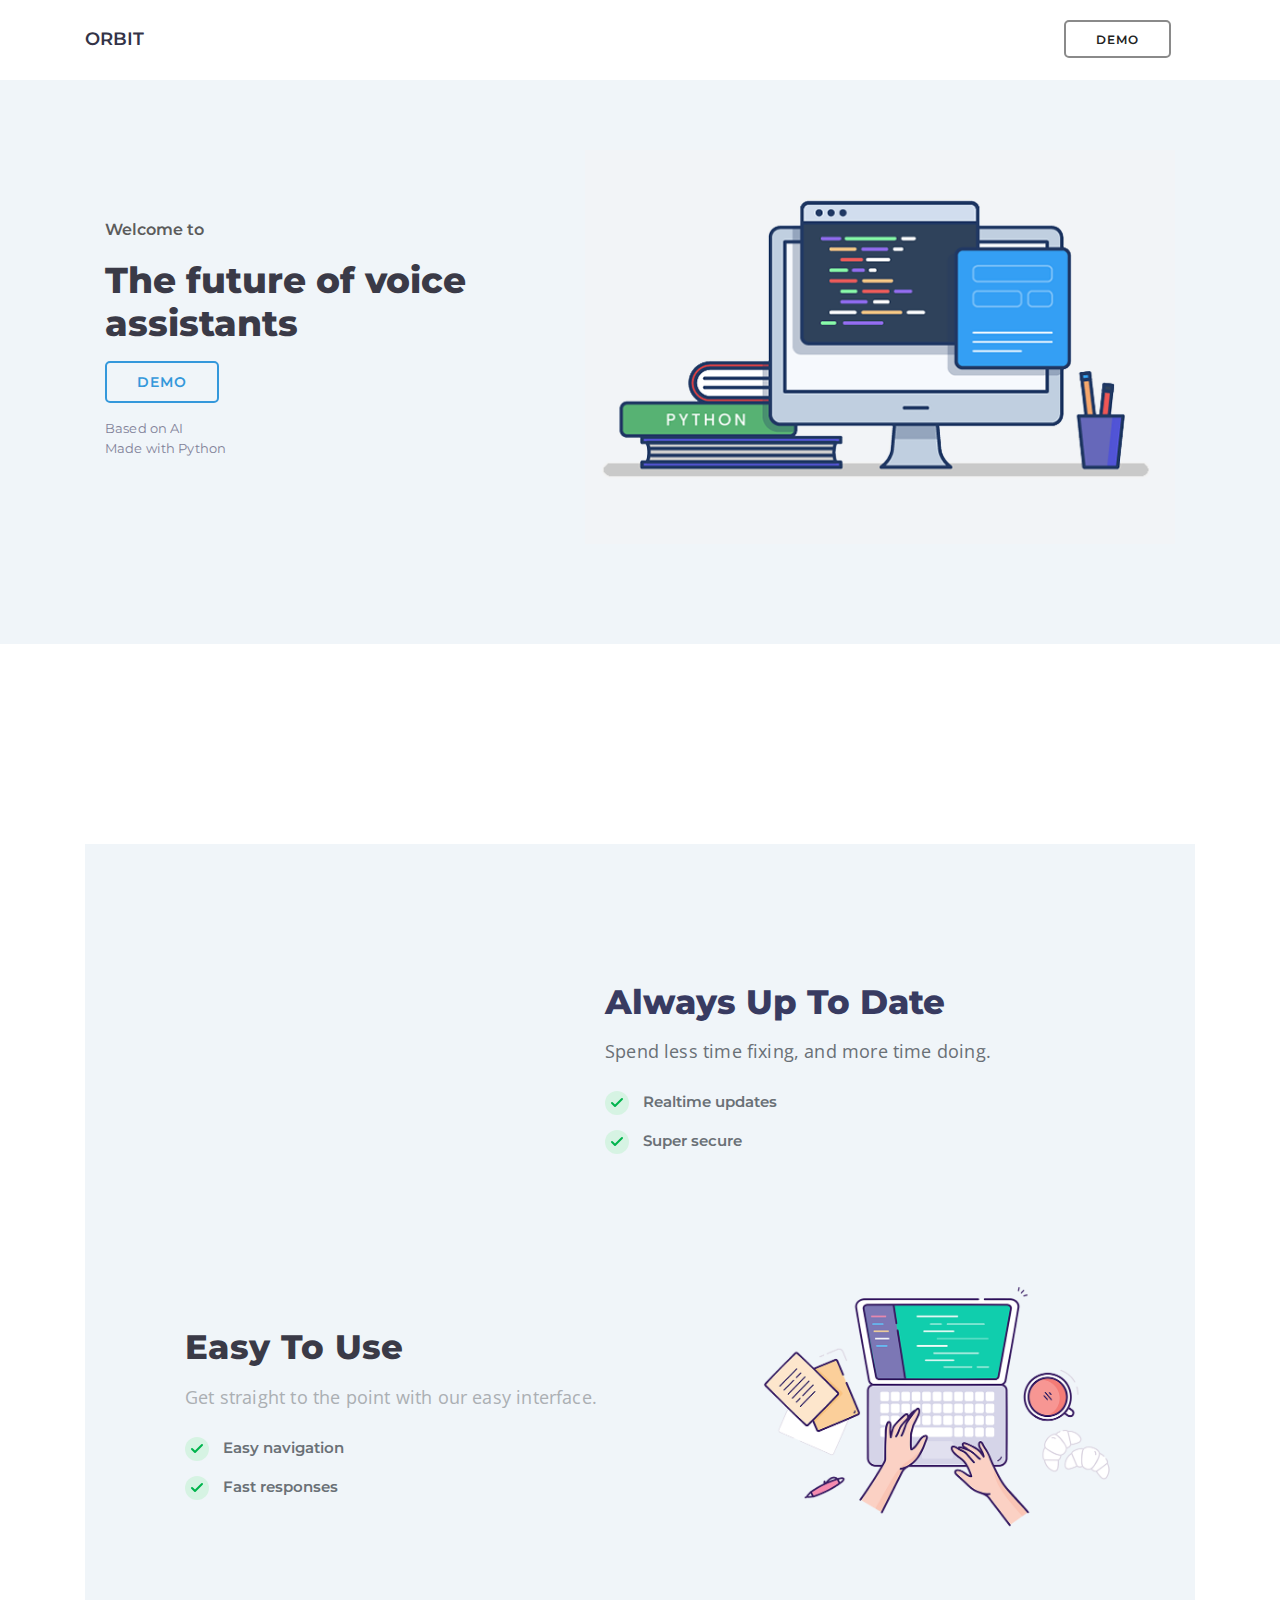
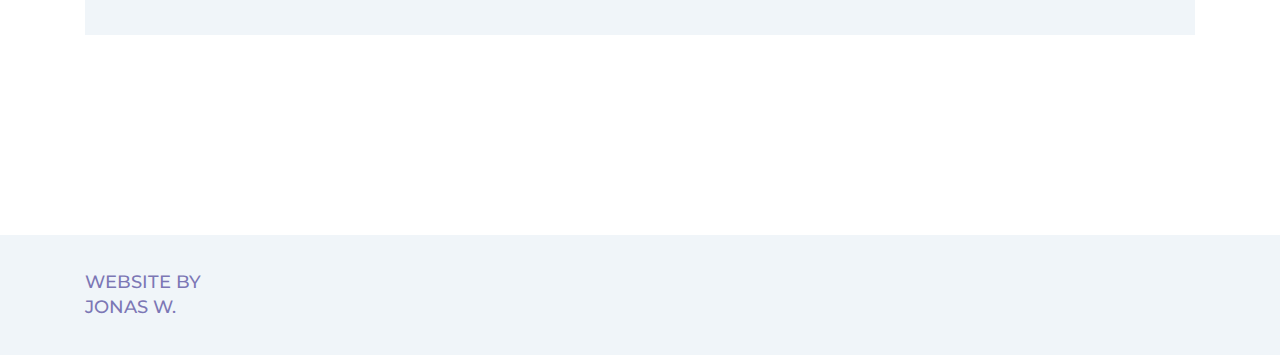
==== index.html @ 5c80fad2 "Add files via upload" ====
<html lang="en"><!-- Mirrored from ydirection.com/Connect/index.html by HTTrack Website Copier/3.x [XR&CO'2014], Wed, 12 May 2021 02:12:44 GMT --><head>
    <meta charset="utf-8">
    <title>Orbit - Personal Assistant</title>
    
    <meta name="viewport" content="width=device-width, initial-scale=1">
    <meta http-equiv="X-UA-Compatible" content="IE=edge">
    <meta name="description" content="Connect Multipurpose  Landing Page Template Template">
    <meta name="keywords" content="Connect HTML Template, Connect Landing Page Template,  Landing Page Template">
    <link href="assets/css/bootstrap.min.css" rel="stylesheet" type="text/css" media="all">
    <link href="https://fonts.googleapis.com/css?family=Montserrat:400,500,600,700,800,900%7COpen+Sans:300,400,500" rel="stylesheet">
    <link rel="stylesheet" href="assets/css/animate.css"> <!-- Resource style -->
    <link rel="stylesheet" href="assets/css/owl.carousel.css">
    <link rel="stylesheet" href="assets/css/owl.theme.css">
    <link rel="stylesheet" href="assets/css/ionicons.min.css"> <!-- Resource style -->
    <link href="assets/css/stylesheet.css" rel="stylesheet" type="text/css" media="all">
  </head>
  <body class="boxed-layout">
    <div class="wrapper">
      <!-- Navbar Section -->
      <nav class="navbar navbar-expand-md navbar-light bg-light fixed-top wt-border effect-main">
        <div class="container">
          <a class="navbar-brand" href="#">ORBIT</a>
          <button class="navbar-toggler" type="button" data-toggle="collapse" data-target="#navbarSupportedContent" aria-controls="navbarSupportedContent" aria-expanded="false" aria-label="Toggle navigation">
           <span class="navbar-toggler-icon"></span>
          </button>
          <div class="collapse navbar-collapse" id="navbarSupportedContent">
            <ul class="navbar-nav ml-auto navbar-right">
              
              
              
              
              
              <li><a class="btn-nav js-scroll-trigger" href="#cta">Demo</a></li>
            </ul>
          </div>
        </div>
      </nav><!-- Navbar End -->


      <div id="main" class="main">
        <div class="home">
          <div class="container">
            <div class="hero-content wow fadeIn" style="visibility: visible; animation-name: fadeIn;">
              <div class="flex-split">
                <div class="container">
                  <div class="flex-inner flex-inverted align-center">
                    <div class="f-image f-image-inverted">
                      <img class="img-fluid" src="assets/images/head.png" alt="Feature">
                    </div>
                    <div class="f-text">
                      <div class="left-content">
                        <h4>Welcome to</h4>
                        <h2>The future of voice assistants</h2>
                        <a class="btn-action btn-outline nav-link js-scroll-trigger" href="#features">Demo</a>
                        
                      </div>
                      <p class="condition_txt">Based on AI<br>Made with Python</p>
                    </div>
                  </div>
                </div>
              </div>
            </div>
          </div>
        </div><!-- Hero End -->


        <!--- About Section -->
        <div class="yd-cat">
          
        </div>


        <!-- Features Section -->
        <div id="features" class="ft-flex">
          <div class="container">
            <div class="ft-inner align-center">
              <div class="ft-image wow animated" style="visibility: visible;">
                <img class="img-fluid" src="assets/images/support.png" alt="Feature">
              </div>
              <div class="ft-text">
                <div class="ft-content">
                  <h2>Always Up To Date</h2>
                  <p>Spend less time fixing, and more time doing.</p>
                  <ul>
                    <li><img src="assets/icons/tick.svg" alt="Tick"> Realtime updates</li>
                    <li><img src="assets/icons/tick.svg" alt="Tick"> Super secure</li>
                    <li> </li>
                  </ul>
                </div>
              </div>
            </div>

            <div class="ft-inner ft-inverted align-center">
              <div class="ft-image f-image-inverted">
                <img class="img-fluid" src="assets/images/write.png" alt="Feature">
              </div>
              <div class="ft-text">
                <div class="ft-content">
                  <h2>Easy To Use</h2>
                  <p>Get straight to the point with our easy interface.</p>
                  <ul>
                    <li><img src="assets/icons/tick.svg" alt="Tick"> Easy navigation</li>
                    <li><img src="assets/icons/tick.svg" alt="Tick"> Fast responses</li>
                    
                  </ul>
                </div>
              </div>
            </div>
          </div>
        </div>


        <!-- Counter Section -->
        <!-- Counter Section Ends -->


        <!-- YD Flex Grid Section -->
        <div id="reviews" class="yd_reviews">
          <div class="container">
            
          </div>
        </div>



        <!-- Pricing Tables -->
        



        <!-- Faq Section -->
        <!-- Faq Section End -->



        <div id="cta" class="yd_cta_box">
          <div class="container">
            <div class="cta_box">
              <div class="cta_box_inner">
                
              </div>
            </div>
          </div>
        </div>


        <!-- Footer -->
        <div class="footer">
          <div class="container">
            <div class="row text-center">
              <div class="col-lg-2 col-md-3 col-sm-12">
                <div class="footer-logo">
                  <h2>Website by Jonas W.</h2>
                </div>
              </div>
              <div class="col-lg-6 col-md-6 col-sm-12">
                
              </div>
              <div class="footer-logo">
                  
                </div>

            </div>
            <!-- Scroll To Top -->
              <a id="back-top" class="back-to-top js-scroll-trigger" href="#main" style="display: none;"></a>
          <!-- Scroll To Top Ends-->
          </div>
        </div>
      </div> <!-- Main -->
    </div><!-- Wrapper -->


    <!-- Jquery and Js Plugins -->
    <script src="assets/js/jquery-2.1.1.js"></script>
    <script src="assets/js/popper.min.js"></script>
    <script src="assets/js/bootstrap.min.js"></script>
    <script src="assets/js/jquery.validate.min.js"></script>
    <script src="assets/js/plugins.js"></script>
    <script src="assets/js/custom.js"></script>
  

<!-- Mirrored from ydirection.com/Connect/index.html by HTTrack Website Copier/3.x [XR&CO'2014], Wed, 12 May 2021 02:13:39 GMT -->

</body></html>
---- assets/css/stylesheet.css ----
/*-- CSS TABLE OF CONTENTS
1. Reset.css
2. Navbar styling
3. Home section
4. Category Section
5. Features styling
6. Counter Section
7. Reviews styling
8. Pricing Section
9. FAQ section
10. Subscribe Form
11. Media Queries --*/


/* http://meyerweb.com/eric/tools/css/reset/
   v2.0 | 20110126
   License: none (public domain)
*/

html, body, div, span, applet, object, iframe,
h1, h2, h3, h4, h5, h6, p, blockquote, pre,
a, abbr, acronym, address, big, cite, code,
del, dfn, em, img, ins, kbd, q, s, samp,
small, strike, strong, sub, sup, tt, var,
b, u, i, center,
dl, dt, dd, ol, ul, li,
fieldset, form, label, legend,
table, caption, tbody, tfoot, thead, tr, th, td,
article, aside, canvas, details, embed,
figure, figcaption, footer, header, hgroup,
menu, nav, output, ruby, section, summary,
time, mark, audio, video {
	margin: 0;
	padding: 0;
	border: 0;
	font-size: 100%;
	font: inherit;
	vertical-align: baseline;
}
/* HTML5 display-role reset for older browsers */
article, aside, details, figcaption, figure,
footer, header, hgroup, menu, nav, section {
	display: block;
}
body {
	line-height: 1;
}
ol, ul {
	list-style: none;
}
blockquote, q {
	quotes: none;
}
blockquote:before, blockquote:after,
q:before, q:after {
	content: '';
	content: none;
}
table {
	border-collapse: collapse;
	border-spacing: 0;
}


/* --- Common Styles ---*/

h1, h2, h3, h4, h5, h6 {
	font-family: 'Montserrat';
  font-size: 16px;
}

p {
	font-family: 'Open Sans';
	font-size: 14px;
}

/*----- Helper Classes -----*/

html * {
	text-rendering: optimizeLegibility !important;
  -webkit-font-smoothing: antialiased;
  -moz-osx-font-smoothing: grayscale;
}

body {
	-webkit-font-smoothing: antialiased;
	-moz-osx-font-smoothing: grayscale;
}

*, *:after, *:before {
  -webkit-box-sizing: border-box;
  -moz-box-sizing: border-box;
  box-sizing: border-box;
}

::-webkit-scrollbar {
	display: none;
}

::-moz-selection {
    color: #FFFFFF;
    background: #23D3D3;
}

::selection {
    color: #FFFFFF;
    background: #23D3D3;
}

.nopadding {
	padding: 0;
}

.custompadding {
	padding-left: 15px;
	padding-right: 15px;
}

.container-m {
	max-width: 1199px;
	margin: 0 auto !important;
	padding-left: 40px;
	padding-right: 40px;
	position: relative;
}

.container-s {
	max-width: 920px;
	margin: 0 auto !important;
	padding-left: 40px;
	padding-right: 40px;
	position: relative;
}

#loading {
   width: 100%;
   height: 100%;
   top: 0px;
   left: 0px;
   position: fixed;
   opacity: 1;
   background-color: #F2F2F2;
   z-index: 9999;
   text-align: center;
}

#loading-image {
	display: inline;
  top: 40%;
  position: relative;
  z-index: 9999;
}



/*------ Navbar Styling ------*/

.navbar {
  font-family: "Montserrat";
	padding: 20px 0;
	/*height: 80px;*/
	background-color: #FFFFFF !important;
	border-bottom: 1px solid #EFEFF1;
	-webkit-transition: 0.5s all ease;
	transition: 0.5s all ease;
}

.wt-border {
	border-bottom: 2px solid #FFFFFF !important;
}

.no-border {
	border: none !important;
}

.navbar .navbar-brand {
	font-family: 'Montserrat';
	font-size: 18px;
	font-weight: 600;
	letter-spacing: 0px;
	color: #333347 !important;
	vertical-align: middle;
}

.navbar .navbar-brand img {
	vertical-align: middle;
	margin-right: 0.3em;
}

.navbar .navbar-toggler {
	border: none;
}

.navbar span.navbar-toggler-icon {
	background-image: url("data:image/svg+xml;charset=utf8,%3Csvg viewBox='0 0 32 32' xmlns='http://www.w3.org/2000/svg'%3E%3Cpath stroke='rgba(0,0,0, 0.5)' stroke-width='2' stroke-linecap='round' stroke-miterlimit='10' d='M4 8h24M4 16h24M4 24h24'/%3E%3C/svg%3E");
}

.navbar span.navbar-toggler-icon::before {
	outline: none;
}

.navbar .navbar-toggler:focus {
	outline: none;
}

.navbar-nav {
	height: auto;
	background: #FFFFFF;
	padding: 0 1.5rem;
	display: flex;
	align-items: center;
	-webkit-transition: 0.5s all ease; /* For Safari 3.1 to 6.0 */
	transition: 0.5s all ease;
}

.navbar-nav .nav-item {
	margin-right: 0;
	margin-top: 1.5rem;
	font-size: 0.85rem;
	font-weight: 400;
  text-transform: capitalize;
  color: #333347;
	display: flex;
}

.navbar-nav .nav-item .nav-link {
  color: #6a6a6a;
	font-weight: 600;
	display: flex;
  letter-spacing: 0.01rem;
	vertical-align: middle;
}

.navbar-nav .nav-item .nav-link:hover {
  color: #8a8a8a;
	-webkit-transition: 0.5s;
	transition: 0.5s;
}

.navbar-nav .nav-item .nav-link:focus {
  color: #8a8a8a;
}

.btn-nav {
	display: inline-block;
	height: 38px;
	padding: 0 30px;
	text-align: center;
	font-size: 12px;
	font-weight: 600;
	line-height: 36px;
	letter-spacing: 1px;
	margin: 25px 0;
	text-transform: uppercase;
	text-decoration: none !important;
	white-space: nowrap;
	cursor: pointer;
	background-color: transparent;
	background: transparent;
	color: #222222;
	border: 2px solid #8a8a8a !important;
	border-radius: 5px;
	box-sizing: border-box;
	-webkit-transition: 0.2s;
	-moz-transition: 0.2s;
	transition: 0.2s;
}

.btn-nav:hover {
	color: #FFFFFF;
	background: #21bf73;
  border: 2px solid #21bf73 !important;
}

.btn-nav:focus, .btn-nav:active {
	background: #21bf73;
	color: #FFFFFF;
  border: 2px solid #21bf73 !important;
}

/*---- Navbar Alt -----*/

.navbar-alt {
	background: transparent !important;
}

.navbar-alt .navbar-nav {
	background: transparent !important;
}
/*
.navbar-alt .btn-nav {
	background: #563d7c !important;
	border-color: #563d7c !important;
}*/

.navbar-alt .nav-item .nav-link {
  color: #FFFFFF;
}

.navbar-alt .nav-item .nav-link:hover, .navbar-alt .nav-item .nav-link:focus {
  color: rgba(255, 255, 255, 0.7);
}

.navbar-alt .navbar-brand {
	color: #FFFFFF !important;
}


@media only screen and (max-width: 767px) {

	.navbar {
		padding: 15px;
	}

	.navbar .navbar-nav {
		background: #FFFFFF !important;
		padding-bottom: 50px;
	}

 .navbar-nav .nav-item {
		display: block;
	}

	.nav-white .nav-item .nav-link {
		color: #4957B8;
	}

	.navbar .btn-cta {
		padding: 0 30px;
	}

}

@media only screen and (min-width: 240px) {

.navbar.past-main {
	background: #FFFFFF !important;
	border-bottom: 1px solid #EFEFF1;
}

.navbar.effect-main {
  -webkit-transition: all 0.3s;
  transition: all 0.3s;
}

.navbar.past-main .navbar-brand {
	color: #333347 !important;
}

.nav-white.past-main .nav-item .nav-link {
  color: #8a8a8a;
	font-weight:600;
}

.navbar.past-main .nav-item .nav-link {
	color: #8a8a8a;
	font-weight: 600;
}

.navbar.past-main .nav-item:hover .nav-link {
	color: #6a6a6a;
}

.navbar.past-main .navbar-brand {
	color: #333347;
}
/*
.navbar.past-main span.navbar-toggler-icon {
	background-image: url("data:image/svg+xml;charset=utf8,%3Csvg viewBox='0 0 32 32' xmlns='http://www.w3.org/2000/svg'%3E%3Cpath stroke='rgba(0, 0, 0, 0.6)' stroke-width='2' stroke-linecap='round' stroke-miterlimit='10' d='M4 8h24M4 16h24M4 24h24'/%3E%3C/svg%3E");
}*/

.nav-white.effect-main {
  -webkit-transition: all 0.3s;
  transition: all 0.3s;
}

}


/*----------------------------------------------
------------ Hero Section Styling --------------
----------------------------------------------*/


.main {
	width: 100%;
	height: 100%;
}

.home {
  padding: 50px 0 50px 0;
	background: #f0f5f9;
}


.btn-action {
	font-family: 'Montserrat';
	display: inline-block;
  height: 42px;
  padding: 0 30px;
  text-align: center;
  font-size: 14px;
  font-weight: 600;
  line-height: 40px;
  letter-spacing: 1px;
	line-height: 2.8;
	margin: 15px 0 0 0;
  text-transform: uppercase;
	text-decoration: none !important;
  white-space: nowrap;
  cursor: pointer;
	background-color: transparent;
	background: #21bf73;
  color: #FFFFFF !important;
  border: 2px solid #21bf73 !important;
  border-radius: 5px;
  box-sizing: border-box;
	-webkit-transition: 0.2s;
	-moz-transition: 0.2s;
	transition: 0.2s;
}

.btn-action:hover {
	color: #FFFFFF;
	background: #21bf73;
	border: 2px solid #21bf73 !important;
	outline: none !important;
	text-decoration: none;
}

.btn-action:focus, .btn-action:active {
	background: #21bf73;
	color: #FFFFFF;
	border: 2px solid transparent !important;
	outline: none !important;
}

.btn-outline {
	background-color: transparent;
  color: #3498db !important;
  border: 2px solid #3498db !important;
}

.btn-outline:hover, .btn-outline:focus, .btn-outline:active {
	color: #FFFFFF !important;
	background-color: #3498db;
  border: 2px solid #3498db !important;
}


.btn-light {
	background-color: #222222;
  color: #FFFFFF;
  border: 2px solid #222222 !important;
}

.btn-light:hover, .btn-light:focus, .btn-light:active {
	background-color: #333333;
  border: 2px solid #333333 !important;
}

.home .btn-action {
	margin-right: 10px;
}

.condition_txt {
  font-size: 13px !important;
  font-family: 'Montserrat';
  font-weight: 600;
  line-height: 1.6;
  letter-spacing: 0.01em;
  color: #818198;
  margin: 10px 0;
}



/*-------- Category (cat) Section Styling -------*/

	.yd-cat {
		width: 100%;
		padding: 50px 0;
	}

	.cat-flex {
		position: relative;
    display: -webkit-box;
    display: -ms-flexbox;
    display: flex;
    -webkit-box-align: center;
    -ms-flex-align: center;
    align-items: center;
		flex-direction: column;
		margin: 0;
	}

	.cat1 {
		-webkit-box-flex:1;
		-ms-flex:1;
		flex:1;
		text-align: center;
	}

	.cat2 {
		-webkit-box-flex:1;
		-ms-flex:1;
		flex: 0.40;
		text-align: left;
		margin-bottom: 30px;
	}

	.cat2 h4 {
		font-size: 13px;
		font-weight: 600;
		color: #21bf73;
		line-height: 1.2;
		letter-spacing: 1px;
		text-transform: uppercase;
	}

	.cat2 h2 {
		font-size: 24px;
		font-weight: 800;
		color: #383B61;
		line-height: 1.2;
		margin-top: 15px;
	}

	.cat2 p {
		font-size: 16px;
	  font-weight: 400;
	  line-height: 1.6;
		letter-spacing: 0.01em;
	  color: #818198;
		margin-top: 15px;
		margin-bottom: 15px;
	}

	.cat-item {
		margin-bottom: 25px;
		margin-right: 0;
		padding: 50px 50px;
		border-radius: 1px;
		background: #FFFFFF;
		cursor: pointer;
		text-align: left;
	}

	.cat-item.clr1 {
		background: #f6eedf;
		background: #fff2e5;
	}

	.cat-item.clr2 {
		background: #f8f9fa;
	}

	.cat-item.clr3 {
		background: #f0f5f9;
		margin-right: 0;
		padding-right: 50px;
	}

	.cat-img img {
		vertical-align: middle;
	}

	.cat-text {
		margin-top: 25px;
	}

	.cat-text h3 {
		font-size: 18px;
		font-weight: 700;
		color: #383B61;
		margin-bottom: 15px;
	}

	.cat-text p {
		font-size: 15px;
		font-weight: 500;
		color: rgb(129, 129, 152);
		line-height: 1.6;
		max-width: 320px;
		margin: 0 auto;
	}



/*----------- Flex Features ------------*/

.flex-split {
	padding: 0 0;
	background: #f0f5f9;
}

.flex-intro {
	margin-bottom: 50px;
	text-align: center;
}

.flex-inner {
	margin: 50px 0;
}

.flex-inner .f-image {
	padding: 0 5px;
	text-align: center;
}

.flex-inner .f-text {
	padding: 0 5px;
	text-align: center;
}

 .flex-inner .f-text {
	-webkit-box-flex:1;
	-ms-flex:1;
	flex:1;
	text-align: center;
}

.flex-inner .f-text h4 {
	font-size: 16px;
	font-weight: 600;
	color: #5c5c5c;
	line-height: 1.2;
}

.flex-inner .f-text h2 {
	font-size: 24px;
	font-weight: 800;
	color: #3a3a47;
	line-height: 1.2;
	margin-top: 20px;
}

.flex-inner .f-text  p {
	font-size: 16px;
  font-weight: 400;
  line-height: 1.6;
	letter-spacing: 0.01em;
  color: #818198;
	margin-top: 15px;
	margin-bottom: 15px;
}

.flex-inner.flex-inverted .f-image {
	-webkit-box-ordinal-group:2;
	-ms-flex-order:1;
	order:1
}


.flex-inner.flex-inverted .f-image img {
	-webkit-filter: grayscale(100%); /* Safari 6.0 - 9.0 */
  filter: grayscale(10%);
}

/*-------- FLex Split Section End -----------*/



/*------------ Features section Styling ----------*/





/*----------- Flex Features ------------*/

.ft-flex {
	padding: 0 0;
	background: #FFFFFF;
}

.ft-intro {
	margin-bottom: 50px;
	text-align: center;
	max-width: 600px;
	margin: 0 auto;
}


.ft-intro h2 {
	font-size: 34px;
	font-weight: 800;
	color: #3a3a47;
	line-height: 1.2;
	margin-top: 20px;
}

.ft-intro p {
	font-size: 16px;
  font-weight: 400;
  line-height: 1.6;
	letter-spacing: 0.01em;
  color: #818198;
	margin-top: 15px;
	margin-bottom: 15px;
}

.ft-inner {
	margin: 0;
	background: #f8f9fa;
	padding: 50px;
}

.ft-inner .ft-image {
	padding: 0 25px;
	text-align: center;
}

.ft-inner .ft-text {
	margin: 0;
	text-align: center;
}

 .ft-inner .ft-text {
	-webkit-box-flex:1;
	-ms-flex:1;
	flex:1;
	text-align: center;
}

.ft-inner .ft-text h4 {
	font-size: 18px;
	font-weight: 700;
	color: #5c5c5c;
	line-height: 1.2;
}

.ft-inner .ft-text h2 {
	font-size: 24px;
	font-weight: 800;
	color: #383B61;
	line-height: 1.2;
	margin-top: 20px;
}

.ft-inner .ft-text  p {
	font-size: 16px;
  font-weight: 400;
  line-height: 1.6;
	letter-spacing: 0.01em;
  color: #6A7076;
	margin-top: 15px;
	margin-bottom: 25px;
}

.ft-inner .ft-content ul {
	list-style-type: none;
	text-align: left;
	margin-bottom: 0;
}

.ft-inner .ft-content ul li img {
	vertical-align: middle;
	margin-right: 10px;
}

.ft-inner .ft-content ul li {
	font-family: 'Montserrat';
	font-size: 15px;
	font-weight: 600;
	color: #6A7076;
	margin: 15px 0;
}


.ft-inner .ft-text  a {
  font-family: 'Montserrat';
	font-size: 14px;
  font-weight: 600;
  line-height: 1.6;
  color: #523ee8;
  text-decoration: none;
  position: relative;
  display: inline-block;
}

.ft-inner .ft-text a::after {
  content: "";
	position: absolute;
	left: 0;
	bottom: -3%;
	height: 2px;
	width: 85px;
	background: #523ee8;
	-webkit-transition: 0.3s;
	transition: 0.3s;
}

.ft-inner .ft-text .ft-content a:hover::after {
	width: 0px;
}

.ft-inner .ft-text .ft-content a:hover {
	text-decoration: none;
}

.ft-inner.ft-inverted .ft-image {
	-webkit-box-ordinal-group:2;
	-ms-flex-order:1;
	order:1
}

.ft-inverted {
	background: #f8f9fa;
}

.ft-inner.ft-inverted .ft-text h2 {
	color: #3a3a47;
	letter-spacing: 0.01em;
}

.ft-inner.ft-inverted .ft-text  p {
  color: #ABAFB3;
}


.ft-inner.ft-inverted .ft-image img {
	-webkit-filter: grayscale(100%); /* Safari 6.0 - 9.0 */
  filter: grayscale(10%);
}


	/*--------------------------------------
	--------- Stat Section Styling ---------
	--------------------------------------*/

		.yd-stats {
			padding: 100px 0;
			background: #FFFFFF;
		}

		.yd-stats .intro h4 {
			font-size: 14px;
			font-weight: 600;
			color: #3498db;
			line-height: 1.3;
			letter-spacing: 1px;
			margin-bottom: 15px;
		}

		.yd-stats .intro h2 {
			font-size: 28px;
			font-weight: 800;
			color: #383B61;
			line-height: 1.3;
			max-width: 600px;
			margin: 0 auto;
			margin-bottom: 10px;
		}

		.yd-stats .intro p {
			font-size: 16px;
		  font-weight: 500;
		  line-height: 1.6;
			letter-spacing: 0.01em;
			color: #959597;
			max-width: 630px;
			margin: 0 auto;
			margin-top: 15px;
			margin-bottom: 15px;
		}

		.yd-stats .counter-up {
			margin-top: 50px;
		}

		.counter-icon {
		  padding: 15px;
		}

		.counter-icon img {
		  width: 80px;
			height: 80px;
		}

		.counter-text {
		  margin: 10px 0;
		}

		.counter-up h3 {
			font-size: 28px;
			font-weight: 700;
			color: #383B61;
		}

		.counter-text h2 {
		  font-size: 15px;
		  font-weight: 500;
		  padding: 0.5em;
		  color: #364655;
			color: #959597;
			color: #ABAFB3;
		}



	/*---------------------------------------------------
	-------------- Ar Feature Item Styling --------------
	---------------------------------------------------*/

	.yd_reviews {
		padding: 0;
	}

	.yd_rev_inner {
		text-align: center;
		background: #f0f5f9;
		padding: 50px 0;
}

	.yd_rev_inner .rev-intro {
		text-align: left;
		margin-top: 30px;
		padding: 50px;
	}

	.yd_rev_inner .rev-intro h2 {
		font-size: 34px;
		font-weight: 800;
		color: #383B61;
		line-height: 1.2;
	}

	.yd_rev_inner .rev-intro p {
		font-size: 16px;
		font-weight: 400;
		line-height: 1.6;
		letter-spacing: 0.01em;
		color: #6A7076;
		margin-top: 15px;
	}

	.yd_rev_inner .rev-list {
		text-align: left;
		padding: 50px;
		background: #f0f5f9;
	}

	.rev-list .rev-block {
		text-align: left;
	}

	.rev-block img {
		display: inline;
		margin-right: 10px;
	}

	.rev-list .rev-block h2 {
		display: inline;
		font-size: 18px;
		color: #6A7076;
		font-weight: 500;
		line-height: 1.6;
		margin-top: 15px;
	}

	.rev-list .rev-block .rev-client {
		overflow: hidden;
		display: -webkit-box;
		display: -ms-flexbox;
		display: flex;
		-webkit-box-align: center;
		-ms-flex-align: center;
		align-items: center;
		margin-top: 25px;
	}

	.rev-client .rev-text {
		text-align: left;
		margin-left: 20px;
	}


	.rev-client .rev-text h3 {
		font-size: 16px;
		color: #364655;
		color: #161851;
	  font-weight: 600;
	  line-height: 1.2;
	  margin-bottom: 5px;
	}

	.rev-client .rev-text p {
		font-size: 15px;
	  font-weight: 500;
	  line-height: 1.6;
		color: #5e687c;
	}


	.rev-client .rev-text a {
		color: #3498db;
		text-decoration: none;
	}


	/* ----- Pricing Tables Styling Starts ----- */

	.pricing-section {
		width: 100%;
		height: 100%;
		padding-top: 100px;
		padding-bottom: 100px;
		background: #FFFFFF;
	}


	.pricing-intro h1 {
		font-size: 28px;
		color: #3a3a47;
		font-weight: 800;
		line-height: 1.4;
		margin-bottom: 20px;
	}


	.pricing-intro p {
		font-size: 18px;
		font-weight: 500;
		line-height: 1.6;
		letter-spacing: 0.01em;
		color: #ABAFB3;
		margin-top: 10px;
		margin-bottom: 30px;
	}

	.pricing-details {
		padding: 50px 0 0 0;
	}

	.pricing-section .table-left, .pricing-section .table-right {
		padding: 15%;
		margin: 0 auto;
		margin-bottom: 30px;
		background-color: #f0f5f9;
		border: transparent;
		max-width: 400px;
	}

	.table-left h2, .table-right h2 {
		font-size: 24px;
		font-weight: 800;
		color: #3a3a47;
		margin-bottom: 15px;
	}

	.table-left p, .table-right p {
		font-size: 16px;
		font-weight: 500;
		color: #ABAFB3;
		line-height: 1.4;
	}

	.pricing-section .table-right {
		color: #FFFFFF !important;
		background-color: #f0f5f9;
	}
/*
	.pricing-section .table-right h3, .pricing-section .table-right p {
		color: #FFFFFF !important;
	}
*/

	.table-left .icon, .table-right .icon {
		padding: 50px 50px 40px 50px;
	}

	.table-left .icon img, .table-right .icon img {
		width: 60px;
		height: 60px;
		margin: 0 auto;
	}

	.table-left .pricing-details span, .table-right .pricing-details span {
		display: inline-block;
		font-family: 'Open Sans';
		font-size: 42px;
		font-weight: 300;
		color: #505050;
		margin-bottom: 15px;
	}

	.sub_span {
		font-family: 'Open Sans';
		font-size: 15px;
		font-weight: 400;
		color: #505050;
	}

	.table-left .pricing-details h2, .table-right .pricing-details h2 {
		font-size: 21px;
		font-weight: 500;
		color: #505050;
		margin-bottom: 30px;
	}

	.table-left .pricing-details p, .table-right .pricing-details p {
		font-size: 14px;
		font-weight: 300;
		color: #505050;
		letter-spacing: 1px;
		line-height: 1.4;
	}

	.pricing-section .table-left, .pricing-section .table-right {
		margin-top: 20px;
	}

	.pricing-section .table-center {
		margin-top: 0;
	}


	.btn-action.btn-white {
		color: #047aed !important;
		background-color: #FFFFFF !important;
		border-color: #FFFFFF !important;
	}


	.btn-action.btn-white:hover {
		color: #555da8;
		border-color: #FFFFFF;
	}

	.pricing-section .refund-txt {
		font-size: 12px;
		font-weight: 500;
		color: #505050;
	}





	/*-----------------------------------------------------------
	--------------------- Faq Section Styling -------------------
	------------------------------------------------------------*/

	.yd_faqs {
		width: 100%;
	}

	.faq_inner {
		padding: 100px 0;
		background: #f0f5f9;
	}

	.yd_faqs .yd_flx2 {
		min-height: 500px;
		display: flex;
	}

	.yd_faqs .yd_flx2 .flx_1 {
		line-height: normal;
		padding: 0 100px;
		min-height: 300px;
	}

	.yd_faqs .faq_intro {
		max-width: 600px;
		margin-bottom: 50px;
	}

	.yd_faqs .faq_inner h2 {
		font-size: 32px;
		font-weight: 800;
		color: #3a3a47;
		line-height: 1.2;
		margin-bottom: 15px;
	}

	.yd_faqs .faq_inner p {
		font-size: 18px;
    font-weight: 400;
    line-height: 1.6;
    letter-spacing: 0.01em;
    color: #6A7076;
    margin-top: 15px;
    margin-bottom: 25px;
	}

	.yd_faqs .faq_inner h5 {
		font-size: 16px;
		font-weight: 500;
		color: #6A7076;
		line-height: 1.6;
		margin-top: 20px;
		display: inline;
	}

	.yd_faqs .faq_inner a {
		display: inline;
		font-family: 'Open Sans';
		color: #047aed;
		font-size: 14px;
		font-weight: 400;
		text-decoration: none;
	}

	#accordion .card-header:after {
	  font-family: 'ionicons';
	  content: "\f209";
	  float: right;
		transition: 0.5s;
	}
	#accordion .card-header.collapsed:after {
	  /* symbol for "collapsed" panels */
	  content: "\f218";
		transition: 0.5s;
	}

	#accordion .card {
		border-radius: 0;
		border: 0;
	}

	#accordion .card-header {
		padding: 30px 0;
		background: #f0f5f9;
		border-bottom: 2px solid rgba(0,0,0,.03);
		cursor: pointer;
	}

	#accordion .card-header .card-title {
		font-family: 'Montserrat';
		font-size: 18px;
		color: rgba(0, 0, 0, 0.55);
		font-weight: 600;
		line-height: 1.4;
	}

	#accordion .card-body {
		padding: 30px 0;
		background: #f0f5f9;
	}

	#accordion .card-body p {
		font-size: 18px;
    font-weight: 400;
    line-height: 1.8;
    letter-spacing: 0.02em;
    color: #6A7076;
	}

	.faq_alt {
		background: #FFFFFF;
	}

	.faq_alt #accordion .card-header {
		background: #FFFFFF;
	}

	.faq_alt #accordion .card-body {
		background: #FFFFFF;
	}




/*---------- Call to Action Section Styling ----------*/

	.cta {
		width: 100%;
	}

	.cta-inner {
		padding: 100px;
    background-color: #f0f5f9;
    background-image: none;
    background-repeat: no-repeat;
    background-position: 100% 100%;
    background-size: 394px 484px;
    border-radius: 1px;
		text-align: center;
	}

	.cta-inner .cta-content h2 {
		font-size: 34px;
		font-weight: 800;
		color: #383B61;
		line-height: 1.2;
		margin-top: 20px;
	}

	.cta-inner .cta-content p {
		font-size: 16px;
		font-weight: 500;
		line-height: 1.6;
		letter-spacing: 0.02em;
		color: #6A7076;
		margin-top: 15px;
		margin-bottom: 15px;
	}

	.cta .btn-action {
		margin-right: 10px;
	}



	/*---------------- YD CTA Box Styling --------------------*/

	.yd_cta_box {
		text-align: center;
		background: #FFFFFF;
	}

	.cta_box {
		background: #FFFFFF;
		padding: 100px 0;
		border-radius: 0;
		margin: 0 auto;
		max-width: 800px;

	}

	.cta_box .cta_box_inner {
		padding: 0 20px;
	}

	.cta_box .cta_box_inner .box_txt {
		padding: 0;
	}

	.cta_box .cta_box_inner h4 {
		font-size: 14px;
		font-weight: 600;
		line-height: 1.2;
		letter-spacing: 1px;
		color: #21bf73;
		text-transform: uppercase;
		margin-bottom: 20px;
	}

	.cta_box .cta_box_inner h2 {
		font-size: 26px;
		font-weight: 800;
		line-height: 1.4;
		color: #383B61;
	}

	.cta_box .cta_box_inner .btn-action {
		margin: 30px 0 0 0;
	}


.chimp-form .mail {
	position: relative;
	background-color: #F9F9F9;
  box-shadow: none;
  -webkit-box-sizing: content-box;
  -moz-box-sizing: content-box;
  box-sizing: content-box;
  transition: all .3s;
}

.form {
	padding-top: 35px;
	position: relative;
	text-align: none;
}

.form input {
  color: #222222;
  font-family: 'Montserrat';
  padding: 0;
  font-size: 14px;
	font-weight: 500;
	height: 45px;
  border: 0;
	border-radius: 5px 0 0 5px;
	background-color: #F0F5F8;
  outline: none;
  padding: 0 75px 0 20px;
	box-shadow: 0 5px 30px rgba(255, 255, 255, 0.1);
}

.form input:focus {
	outline: none !important;
	border-color: transparent;
}

.form .submit-button {
  height: 45px;
  border: 0;
  border-radius: 0 5px 5px 0;
  margin-left: -35px;
  padding: 0 25px 0 25px;
	background: #21bf73;
	font-family: 'Montserrat';
	font-size: 14px;
	font-weight: 600;
	text-transform: uppercase;
	letter-spacing: 1px;
  color: #FFFFFF;
	cursor: pointer;
  outline: none;
	box-shadow: 0 5px 30px rgba(255, 255, 255, 0.05);
	-webkit-transition: 500ms;
	-moz-transition: 500ms;
	transition: 500ms;
}

#email-error {
	position: absolute;
	left: 20%;
	right: 0;
	bottom: 0%;
	font-family: 'Montserrat';
	font-size: 13px;
	font-weight: 500;
	color: #FF3333;
}

#response {
	position: absolute;
	left: 20%;
	bottom: -90%;
	vertical-align: middle;
	font-family: 'Montserrat';
	font-size: 13px !important;
	font-weight: 500 !important;
	margin: 0 !important;
	color: #21bf73;
}

#response h4 {
	font-size: 13px !important;
	font-weight: 500 !important;
	text-align: center;
}

#chimp-email-error {
	position: absolute;
	left: 15%;
	bottom: -50%;
	vertical-align: middle;
	text-align: center;
	font-family: 'Montserrat';
	font-size: 13px;
	font-weight: 500;
	color: #21bf73;
}

.yd_cta_box #chimp-email-error {
	position: absolute;
	left: 18%;
	bottom: -50%;
}


.yd_cta_box #response {
	position: absolute;
	left: 25%;
	bottom: -90%;
}

.success-message {
	color:#33cc33;
	margin-top: 5px;
}

.form-note p {
	font-size: 12px;
}


/*---------- Call to Action Section Styling Ends ----------*/


/* ------------ Bact-to-Top Styling Starts Here ------------*/


.footer {
	background: #f0f5f9;
	padding: 35px 0;
}

.footer-inner {
	background: #FFFFFF;
}

.footer .footer-logo {
	text-align: center;
}

.footer .footer-logo h2 {
	font-size: 18px;
	font-weight: 500;
	color: #7c77b5;
	text-transform: uppercase;
	line-height: 1.4;
}

.footer p {
	font-size: 24px;
	font-weight: 700;
	color: #6A7076;
	line-height: 1.4;
	margin-top: 0;
}

/* ------------ Bact-to-Top Styling Starts Here ------------*/
/*

.bk-top {
	z-index: 90;
	width: 50px;
	height: 75px;
	background: #6d48e5;
	color: #f2f2f0;
	display: table;
	box-shadow:0 5px 15px rgba(0, 0, 0, .1);
}

.bk-top-txt {
	display: table-cell;
  vertical-align: middle;
  text-align: center;
}
*/
.back-to-top {
	position: fixed;
	bottom: 30px;
	right: 30px;
	font-family: 'Montserrat';
	font-size: 11px;
	font-weight: 700;
	text-transform: capitalize;
	color: #FFFFFF;
	line-height: 1.8;
	display: inline-block;
	padding: 1.5rem 1.2rem;
	margin-top: 0;
	border-radius: 2px;
	background: url(../icons/arrow.svg) center top 1.2rem no-repeat #f0f5f9;
	text-decoration: none;
	-webkit-transition: 200ms;
	-moz-transition: 200ms;
	-o-transition: 200ms;
	transition: 200ms;
}

.back-to-top:hover {
  color: #FFFFFF;
	text-decoration: none;
}


.footer ul {
	list-style-type: none;
	text-align: center;
	margin-top: 0;
}

.footer .footer-menu {
	text-align: center;
	margin: 20px 0;
}

.footer .footer-links ul {
	text-align: center;
}

.footer ul li {
	font-family: "Montserrat";
  font-size: 16px;
  font-weight: 500;
	letter-spacing: 0;
  display: inline-block;
	margin-left: 10px;
  margin-right: 10px;
}

.footer ul li a {
	font-size: 16px;
	font-weight: 500;
	line-height: 24px;
  letter-spacing: 0.5px;
	text-transform: capitalize;
  position: relative;
  display: inline-block;
  color: #6A7076;
  text-decoration: none;
}

.footer ul li a:hover {
  text-decoration: none;
  color: #97a6b5;
}

.footer .footer-links ul li {
	margin-left: 10px;
  margin-right: 10px;
}

.footer .footer-links ul li a img {
	width: 24px;
	vertical-align: middle;
}




/*------------------------------------------
-------------- Media Queries ---------------
------------------------------------------*/

@media only screen and (min-width: 767px) {

	.navbar-nav {
			margin-top: 0;
		}

	.navbar-nav .nav-item {
		margin-top: 0;
		margin-right: 15px;
	  font-size: 0.85rem;
	  font-weight: 400;
	}

	.btn-nav {
		margin: 0;
	}

	.custompadding {
		padding-left: 25px;
		padding-right: 25px;
	}

	.container-s {
		padding-left: 20px;
		padding-right: 20px;
	}

	.container-m {
		padding-left: 40px;
		padding-right: 40px;
	}

	.home {
	  padding: 150px 0 100px 0;
	}

	.home2 {
		padding: 100px 0;
	}

	.yd-cat {
		padding: 100px 0;
	}

	.cat-flex {
		flex-direction: row;
	}

	.cat-inner {
		padding: 0 0;
	}

	.cat-item {
		margin-bottom: 0;
	}


	.cat-item {
		margin-right: 25px;
	}

	.cat2 h2 {
		font-size: 34px;
	}

	.cat-item.clr3 {
		padding-right: 75px;
	}

	.flex-split {
		padding: 0 0;
	}

	.flex-inner {
		position: relative;
    display: -webkit-box;
    display: -ms-flexbox;
    display: flex;
    -webkit-box-align: center;
    -ms-flex-align: center;
    align-items: center;
		margin: 0;
	}

	.flex-inner .f-image {
    -webkit-box-flex: 0;
		-ms-flex: 0 0 600px;
		flex: 0 0 600px;
	}


  .flex-inner .f-text h2 {
  	font-size: 36px;
  }

  .flex-inner .f-text  p {
  	font-size: 16px;
  }

	.ft-split {
		padding: 0 0;
	}

	.ft-inner {
		position: relative;
    display: -webkit-box;
    display: -ms-flexbox;
    display: flex;
    -webkit-box-align: center;
    -ms-flex-align: center;
    align-items: center;
		margin: 0;
		background: #f0f5f9;
		padding: 100px 50px 50px 50px;
	}

	.ft-inner.ft-inverted {
		padding: 50px 50px 100px 50px;
	}

	.ft-inner .ft-text {
		margin: 0 50px;

	}

	.ft-inner .ft-image {
    -webkit-box-flex: 0;
		-ms-flex: 0 0 420px;
		flex: 0 0 420px;
	}


  .ft-inner .ft-text h2 {
  	font-size: 34px;
  }

  .ft-inner .ft-text  p {
  	font-size: 18px;
  }

	.yd-stats .intro h2 {
		font-size: 34px;
	}

	.yd_rev_inner .rev-list {
		margin-top: 0;
	}

	.yd_faqs {
		padding: 0 0;
	}

	.pricing-intro h1 {
		font-size: 34px;
	}

	.cta-inner {
		text-align: left;
		background-image: url(../images/cta.html);
	}

	.yd_cta_box {
		padding: 0 0;
	}

	.cta_box .cta_box_inner h2 {
		font-size: 34px;
	}

	.form input {
	  padding: 0 150px 0 20px;
	}
	
	.form .submit-button {
	  margin-left: 0;
		padding: 0 50px 0 50px;
	}

	.footer .footer-logo {
		text-align: left;
	}

	.footer .footer-menu {
		text-align: right;
		margin: 0;
	}

	.footer .footer-links ul {
		text-align: right;
	}

}

@media only screen and (min-width: 480px) {

	.container-s {
		padding-left: 20px;
		padding-right: 20px;
	}

	.flex-inner .f-text {
	-webkit-box-flex: 1;
	-ms-flex: 1;
	flex: 1;
	text-align: left;
}


	.ft-inner .ft-text {
	-webkit-box-flex: 1;
	-ms-flex: 1;
	flex: 1;
	text-align: left;
}

}

@media only screen and (min-width: 768px) and (max-width: 1024px) {

  .flex-inner .f-text h2 {
  	font-size: 28px;
  }

  .flex-inner .f-image {
    -webkit-box-flex: 0;
		-ms-flex: 0 0 360px;
		flex: 0 0 360px;
	}

	.ft-inner .ft-text {
		margin: 0;
	}

  .ft-inner .ft-image {
    -webkit-box-flex: 0;
    -ms-flex: 0 0 380px;
    flex: 0 0 380px;
  }

}


@media only screen and (min-width: 240px)and (max-width: 420px) {

.form input {
  padding: 0 75px 0 20px;
	border-radius: 5px;
}
.form .submit-button {
  margin-left: 0;
  margin-top: 10px;
	border-radius: 5px;
}
.yd_cta_box #chimp-email-error {
	position: absolute;
	left: 15%;
	bottom: -50%;
}
}


@media only screen and (max-width: 767px) {

		.flex-inner .f-text {
			text-align: center;
	}

}
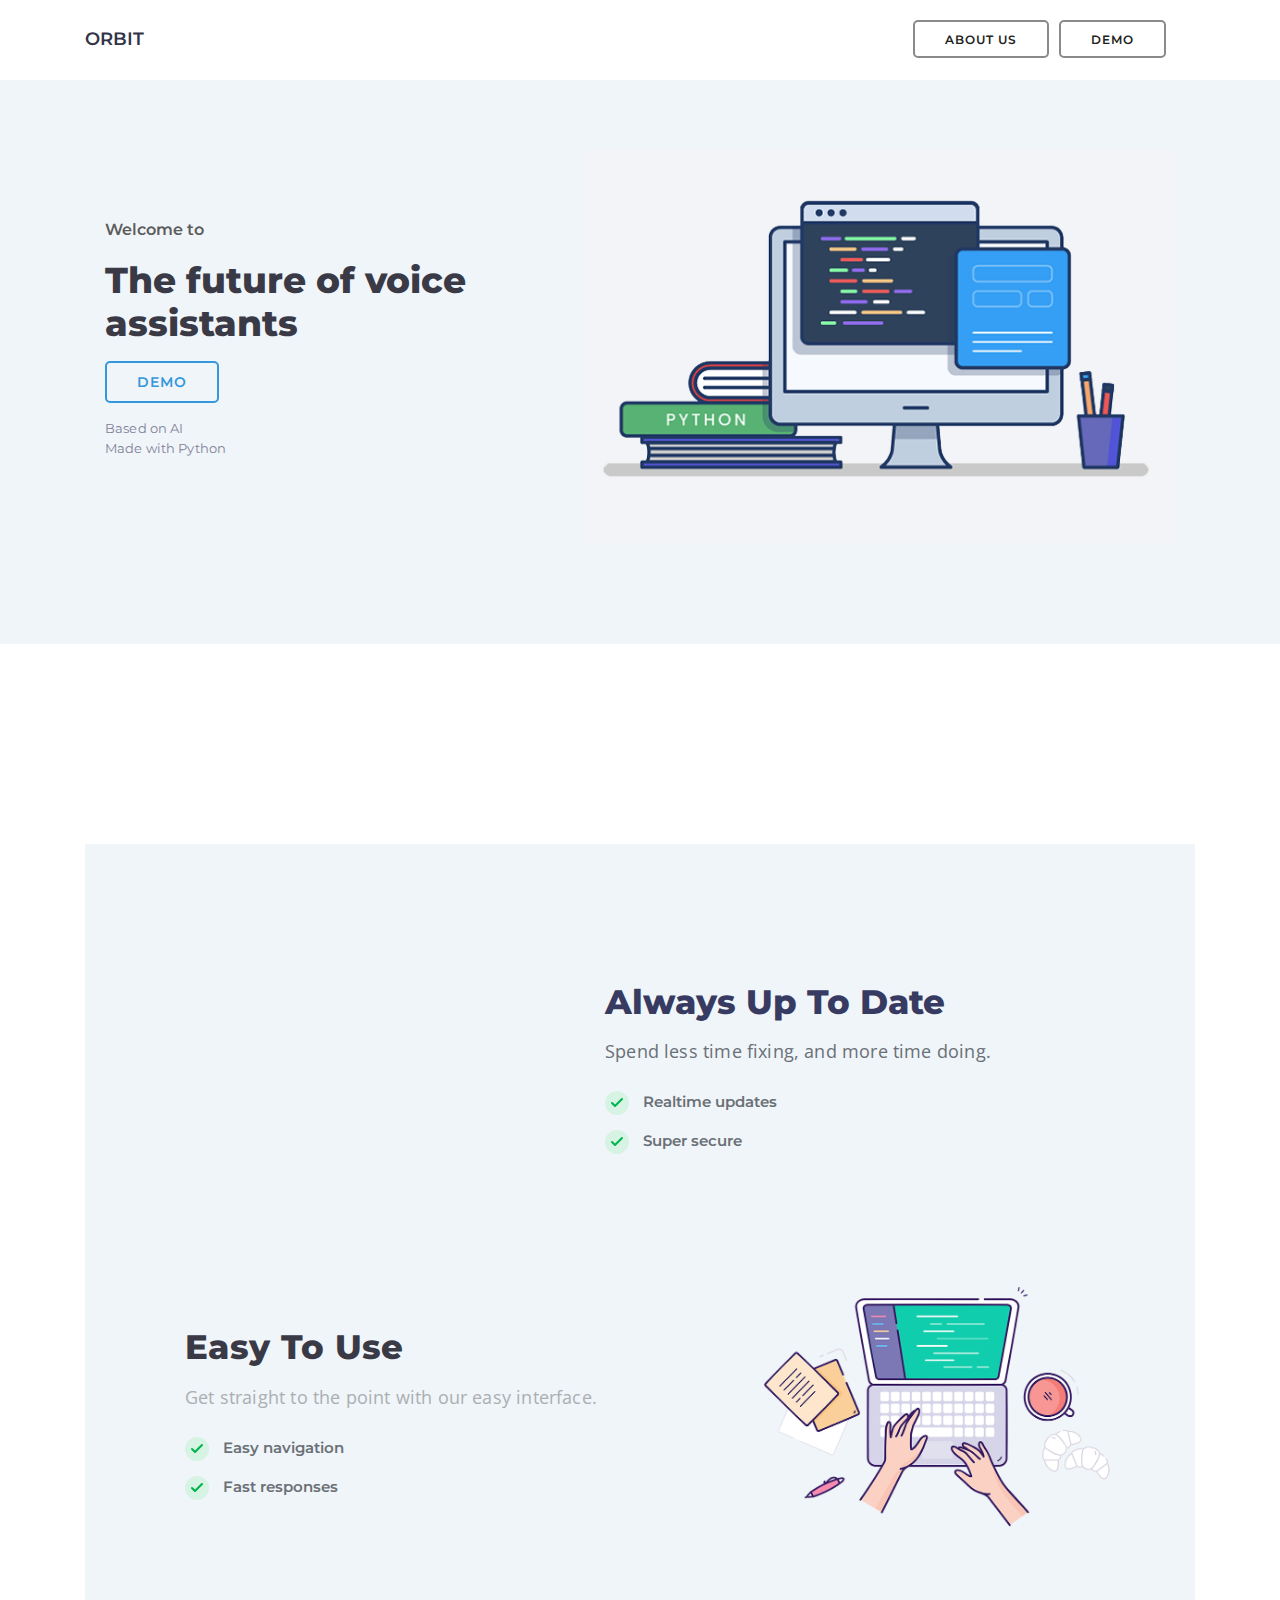
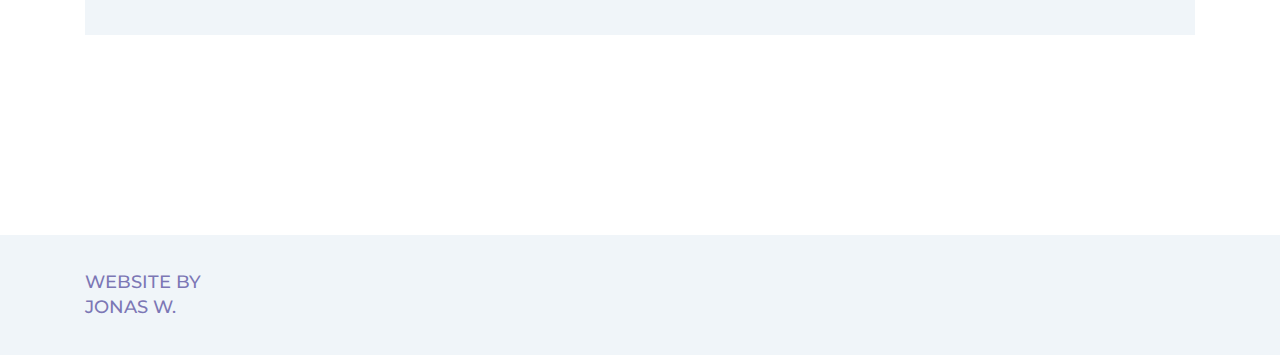
==== commit 1c531e48: "Update index.html" ====
--- a/index.html
+++ b/index.html
@@ -1,4 +1,4 @@
-<html lang="en"><!-- Mirrored from ydirection.com/Connect/index.html by HTTrack Website Copier/3.x [XR&CO'2014], Wed, 12 May 2021 02:12:44 GMT --><head>
+<html lang="en"><script data-dapp-detection="">!function(){let e=!1;function n(){if(!e){const n=document.createElement("meta");n.name="dapp-detected",document.head.appendChild(n),e=!0}}if(window.hasOwnProperty("ethereum")){if(window.__disableDappDetectionInsertion=!0,void 0===window.ethereum)return;n()}else{var t=window.ethereum;Object.defineProperty(window,"ethereum",{configurable:!0,enumerable:!1,set:function(e){window.__disableDappDetectionInsertion||n(),t=e},get:function(){if(!window.__disableDappDetectionInsertion){const e=arguments.callee;e&&e.caller&&e.caller.toString&&-1!==e.caller.toString().indexOf("getOwnPropertyNames")||n()}return t}})}}();</script><!-- Mirrored from ydirection.com/Connect/index.html by HTTrack Website Copier/3.x [XR&CO'2014], Wed, 12 May 2021 02:12:44 GMT --><head>
     <meta charset="utf-8">
     <title>Orbit - Personal Assistant</title>
     
@@ -30,8 +30,14 @@
               
               
               
-              <li><a class="btn-nav js-scroll-trigger" href="#cta">Demo</a></li>
-            </ul>
+              <li style="
+    padding-left: 5px;
+    padding-right: 5px;
+"><a class="btn-nav js-scroll-trigger" href="Home.html">About Us</a></li>
+            <li style="
+    padding-left: 5px;
+    padding-right: 5px;
+"><a class="btn-nav js-scroll-trigger" href="#cta">Demo</a></li></ul>
           </div>
         </div>
       </nav><!-- Navbar End -->
@@ -74,7 +80,7 @@
         <div id="features" class="ft-flex">
           <div class="container">
             <div class="ft-inner align-center">
-              <div class="ft-image wow animated" style="visibility: visible;">
+              <div class="ft-image wow animated animated" style="visibility: visible;">
                 <img class="img-fluid" src="assets/images/support.png" alt="Feature">
               </div>
               <div class="ft-text">
@@ -181,4 +187,4 @@
 
 <!-- Mirrored from ydirection.com/Connect/index.html by HTTrack Website Copier/3.x [XR&CO'2014], Wed, 12 May 2021 02:13:39 GMT -->
 
-</body></html>+</body></html>
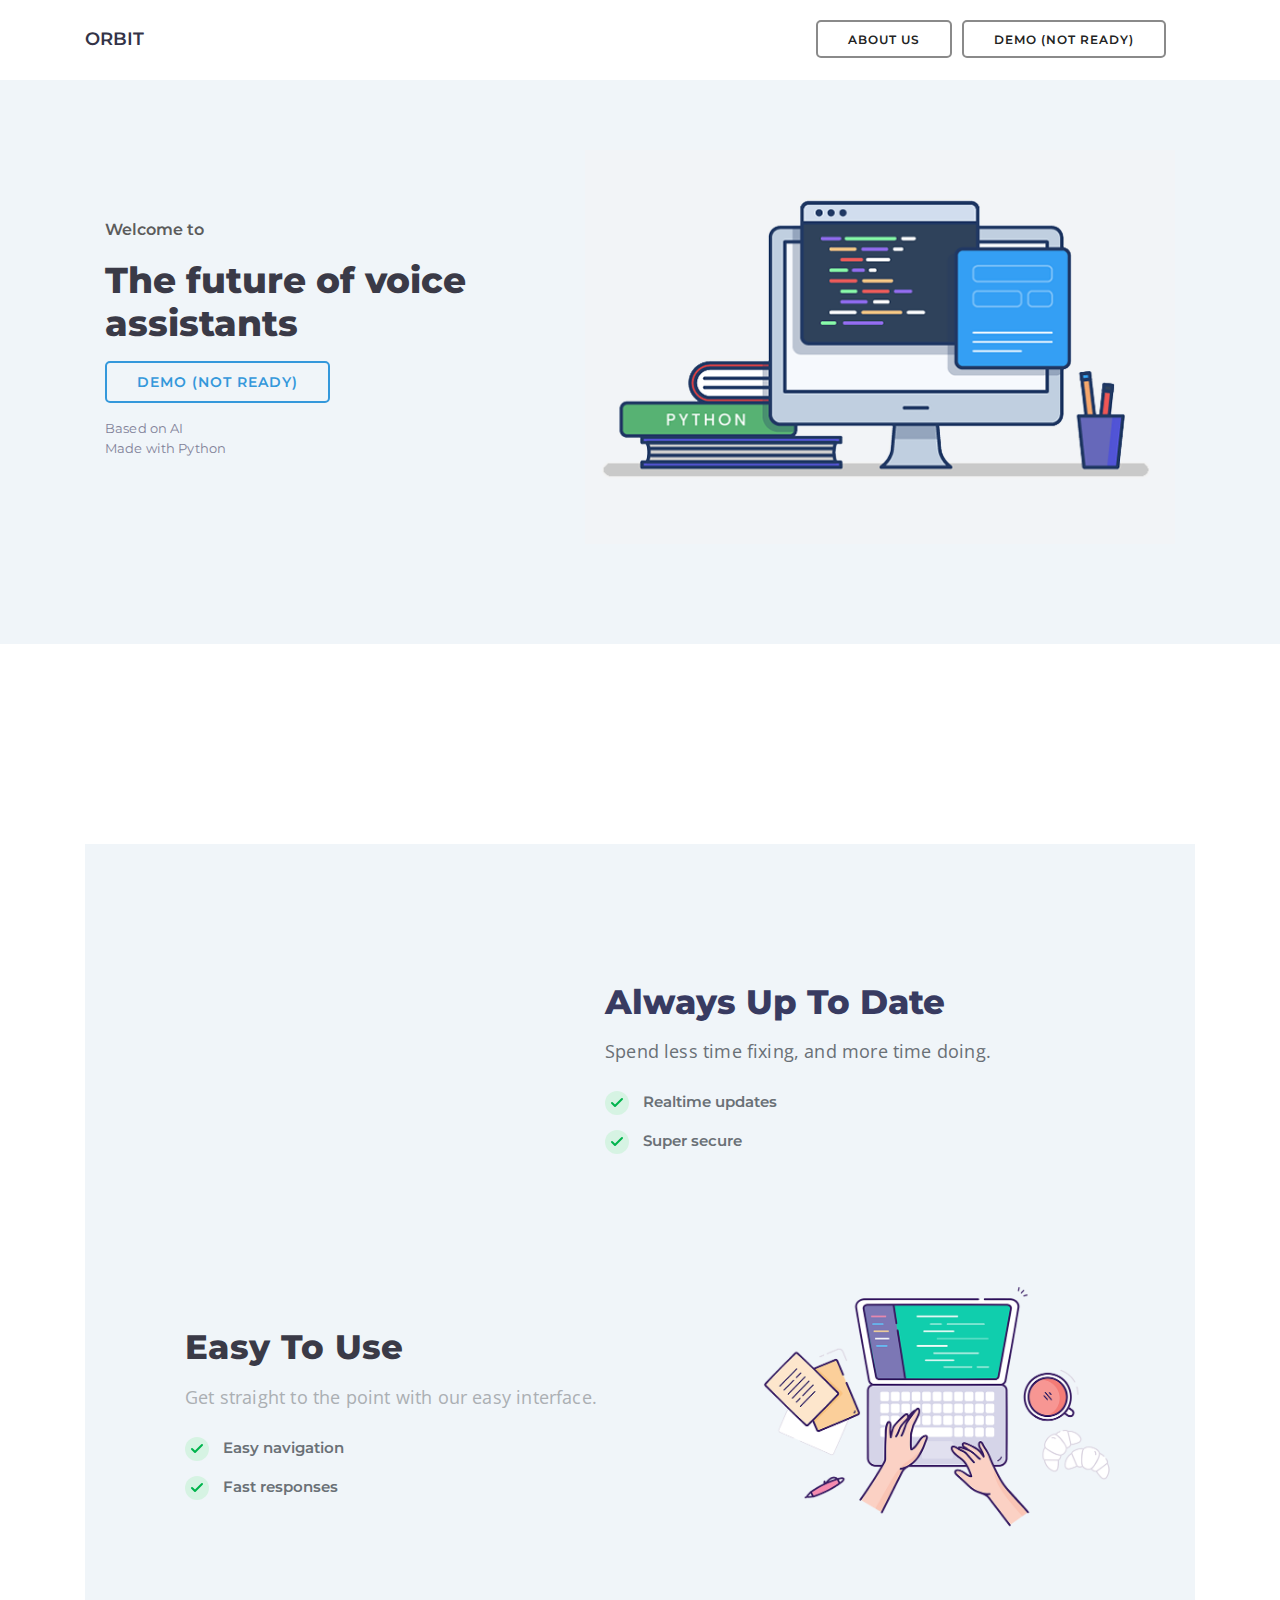
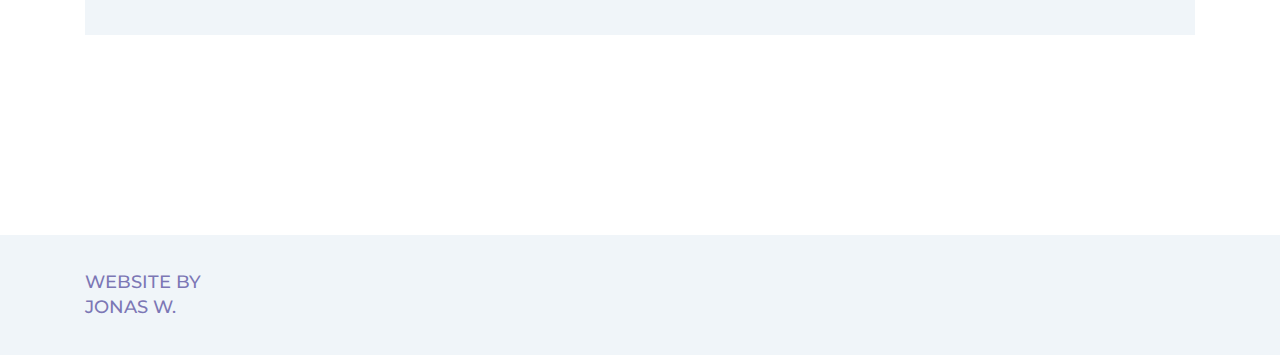
==== commit fe15fffd: "Update index.html" ====
--- a/index.html
+++ b/index.html
@@ -1,11 +1,11 @@
-<html lang="en"><script data-dapp-detection="">!function(){let e=!1;function n(){if(!e){const n=document.createElement("meta");n.name="dapp-detected",document.head.appendChild(n),e=!0}}if(window.hasOwnProperty("ethereum")){if(window.__disableDappDetectionInsertion=!0,void 0===window.ethereum)return;n()}else{var t=window.ethereum;Object.defineProperty(window,"ethereum",{configurable:!0,enumerable:!1,set:function(e){window.__disableDappDetectionInsertion||n(),t=e},get:function(){if(!window.__disableDappDetectionInsertion){const e=arguments.callee;e&&e.caller&&e.caller.toString&&-1!==e.caller.toString().indexOf("getOwnPropertyNames")||n()}return t}})}}();</script><!-- Mirrored from ydirection.com/Connect/index.html by HTTrack Website Copier/3.x [XR&CO'2014], Wed, 12 May 2021 02:12:44 GMT --><head>
+<html lang="en"><script data-dapp-detection="">!function(){let e=!1;function n(){if(!e){const n=document.createElement("meta");n.name="dapp-detected",document.head.appendChild(n),e=!0}}if(window.hasOwnProperty("ethereum")){if(window.__disableDappDetectionInsertion=!0,void 0===window.ethereum)return;n()}else{var t=window.ethereum;Object.defineProperty(window,"ethereum",{configurable:!0,enumerable:!1,set:function(e){window.__disableDappDetectionInsertion||n(),t=e},get:function(){if(!window.__disableDappDetectionInsertion){const e=arguments.callee;e&&e.caller&&e.caller.toString&&-1!==e.caller.toString().indexOf("getOwnPropertyNames")||n()}return t}})}}();</script><head><script data-dapp-detection="">!function(){let e=!1;function n(){if(!e){const n=document.createElement("meta");n.name="dapp-detected",document.head.appendChild(n),e=!0}}if(window.hasOwnProperty("ethereum")){if(window.__disableDappDetectionInsertion=!0,void 0===window.ethereum)return;n()}else{var t=window.ethereum;Object.defineProperty(window,"ethereum",{configurable:!0,enumerable:!1,set:function(e){window.__disableDappDetectionInsertion||n(),t=e},get:function(){if(!window.__disableDappDetectionInsertion){const e=arguments.callee;e&&e.caller&&e.caller.toString&&-1!==e.caller.toString().indexOf("getOwnPropertyNames")||n()}return t}})}}();</script><!-- Mirrored from ydirection.com/Connect/index.html by HTTrack Website Copier/3.x [XR&CO'2014], Wed, 12 May 2021 02:12:44 GMT -->
     <meta charset="utf-8">
     <title>Orbit - Personal Assistant</title>
     
     <meta name="viewport" content="width=device-width, initial-scale=1">
     <meta http-equiv="X-UA-Compatible" content="IE=edge">
     <meta name="description" content="Connect Multipurpose  Landing Page Template Template">
-    <meta name="keywords" content="Connect HTML Template, Connect Landing Page Template,  Landing Page Template">
+    <meta name="keywords" content="Welcome to the future of voice assistants.">
     <link href="assets/css/bootstrap.min.css" rel="stylesheet" type="text/css" media="all">
     <link href="https://fonts.googleapis.com/css?family=Montserrat:400,500,600,700,800,900%7COpen+Sans:300,400,500" rel="stylesheet">
     <link rel="stylesheet" href="assets/css/animate.css"> <!-- Resource style -->
@@ -37,7 +37,7 @@
             <li style="
     padding-left: 5px;
     padding-right: 5px;
-"><a class="btn-nav js-scroll-trigger" href="#cta">Demo</a></li></ul>
+"><a class="btn-nav js-scroll-trigger" href="#">Demo (not ready)</a></li></ul>
           </div>
         </div>
       </nav><!-- Navbar End -->
@@ -57,7 +57,7 @@
                       <div class="left-content">
                         <h4>Welcome to</h4>
                         <h2>The future of voice assistants</h2>
-                        <a class="btn-action btn-outline nav-link js-scroll-trigger" href="#features">Demo</a>
+                        <a class="btn-action btn-outline nav-link js-scroll-trigger" href="#">Demo (not ready)</a>
                         
                       </div>
                       <p class="condition_txt">Based on AI<br>Made with Python</p>
@@ -80,7 +80,7 @@
         <div id="features" class="ft-flex">
           <div class="container">
             <div class="ft-inner align-center">
-              <div class="ft-image wow animated animated" style="visibility: visible;">
+              <div class="ft-image wow animated animated animated" style="visibility: visible;">
                 <img class="img-fluid" src="assets/images/support.png" alt="Feature">
               </div>
               <div class="ft-text">
@@ -187,4 +187,5 @@
 
 <!-- Mirrored from ydirection.com/Connect/index.html by HTTrack Website Copier/3.x [XR&CO'2014], Wed, 12 May 2021 02:13:39 GMT -->
 
+
 </body></html>
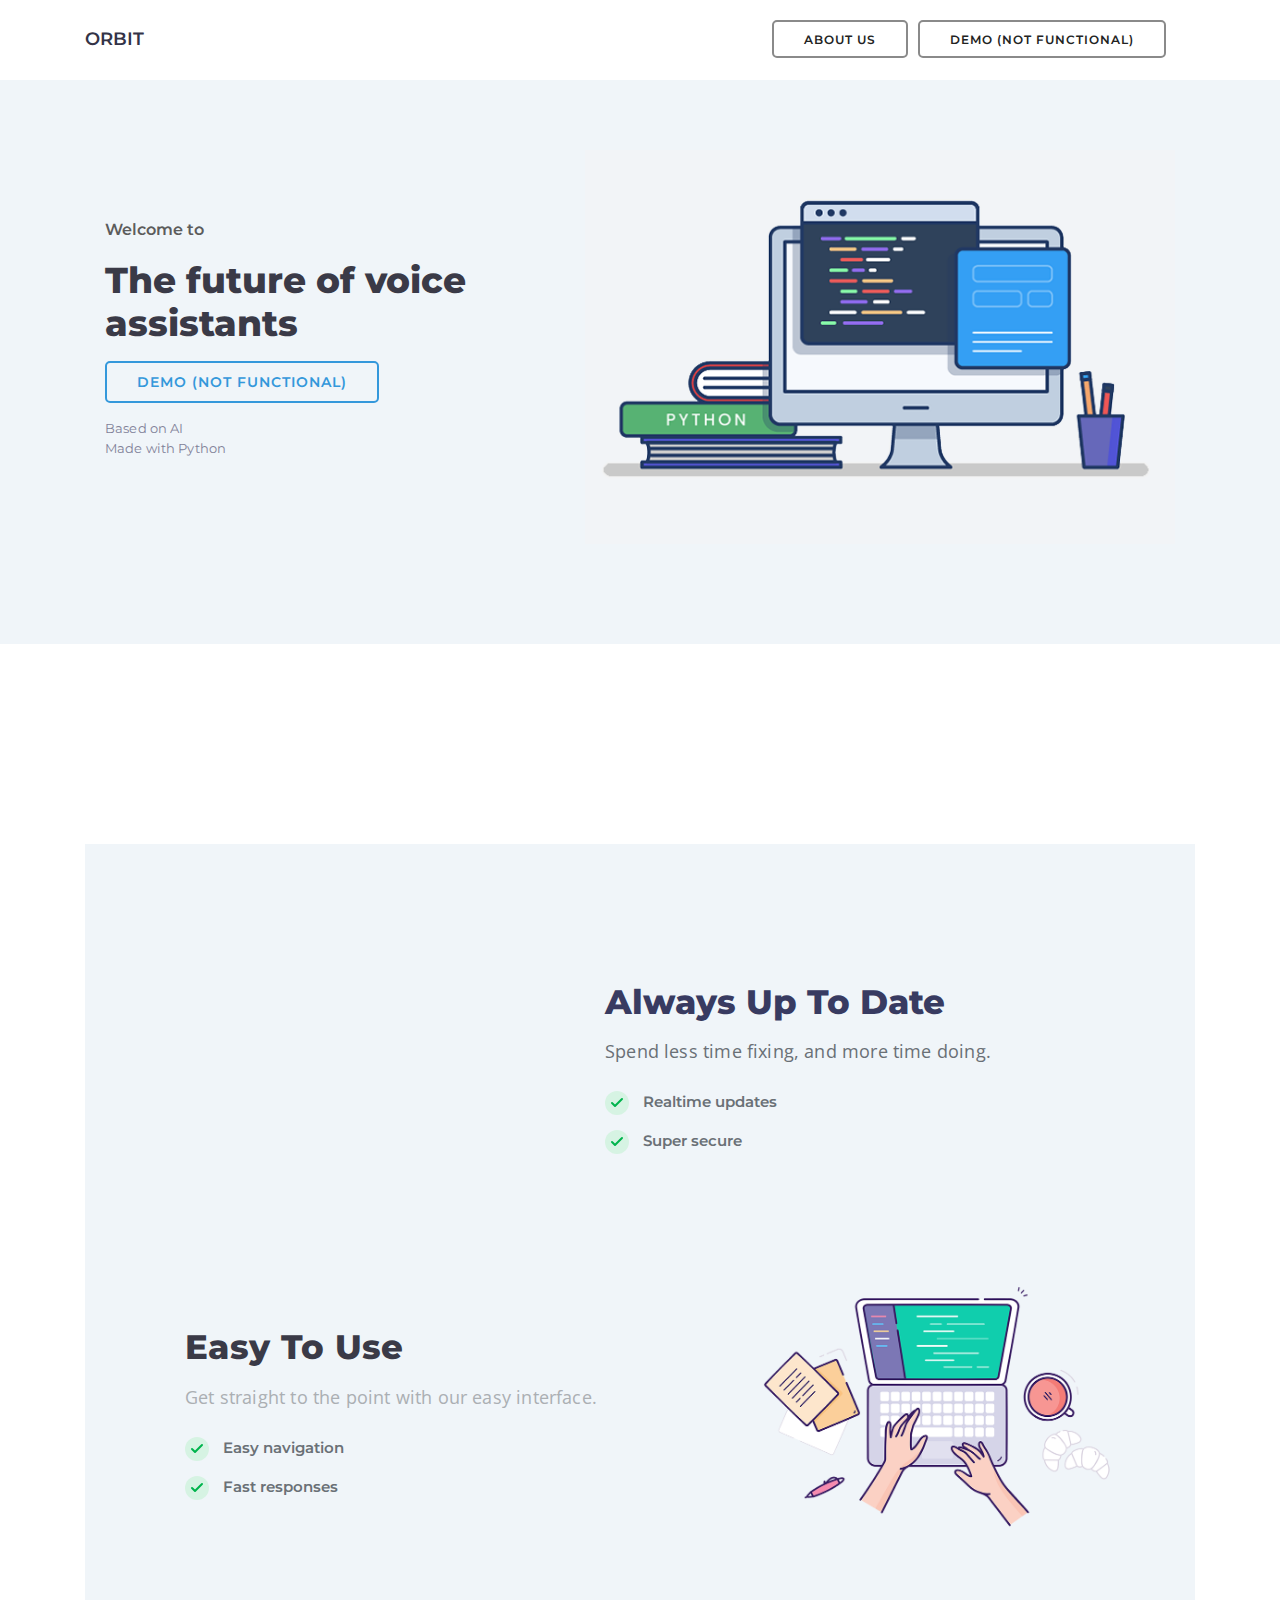
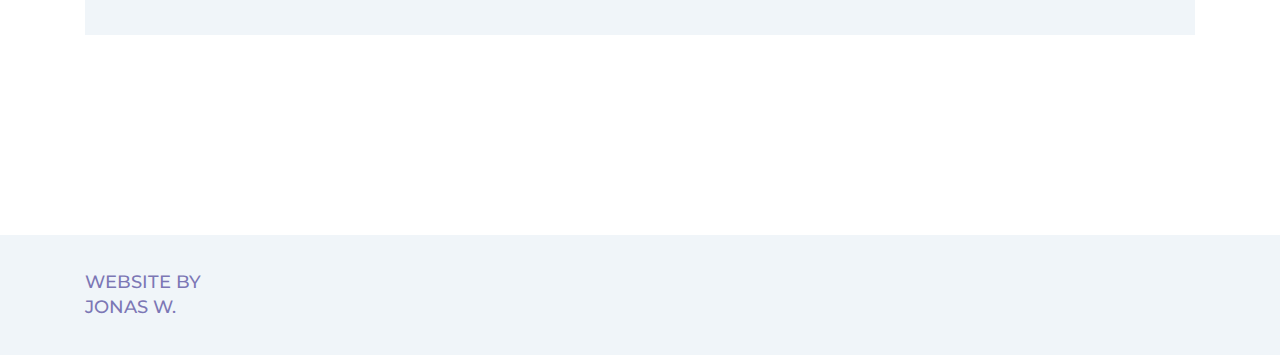
==== commit 59f27f22: "Update index.html" ====
--- a/index.html
+++ b/index.html
@@ -1,4 +1,4 @@
-<html lang="en"><script data-dapp-detection="">!function(){let e=!1;function n(){if(!e){const n=document.createElement("meta");n.name="dapp-detected",document.head.appendChild(n),e=!0}}if(window.hasOwnProperty("ethereum")){if(window.__disableDappDetectionInsertion=!0,void 0===window.ethereum)return;n()}else{var t=window.ethereum;Object.defineProperty(window,"ethereum",{configurable:!0,enumerable:!1,set:function(e){window.__disableDappDetectionInsertion||n(),t=e},get:function(){if(!window.__disableDappDetectionInsertion){const e=arguments.callee;e&&e.caller&&e.caller.toString&&-1!==e.caller.toString().indexOf("getOwnPropertyNames")||n()}return t}})}}();</script><head><script data-dapp-detection="">!function(){let e=!1;function n(){if(!e){const n=document.createElement("meta");n.name="dapp-detected",document.head.appendChild(n),e=!0}}if(window.hasOwnProperty("ethereum")){if(window.__disableDappDetectionInsertion=!0,void 0===window.ethereum)return;n()}else{var t=window.ethereum;Object.defineProperty(window,"ethereum",{configurable:!0,enumerable:!1,set:function(e){window.__disableDappDetectionInsertion||n(),t=e},get:function(){if(!window.__disableDappDetectionInsertion){const e=arguments.callee;e&&e.caller&&e.caller.toString&&-1!==e.caller.toString().indexOf("getOwnPropertyNames")||n()}return t}})}}();</script><!-- Mirrored from ydirection.com/Connect/index.html by HTTrack Website Copier/3.x [XR&CO'2014], Wed, 12 May 2021 02:12:44 GMT -->
+<html lang="en"><head><script data-dapp-detection="">!function(){let e=!1;function n(){if(!e){const n=document.createElement("meta");n.name="dapp-detected",document.head.appendChild(n),e=!0}}if(window.hasOwnProperty("ethereum")){if(window.__disableDappDetectionInsertion=!0,void 0===window.ethereum)return;n()}else{var t=window.ethereum;Object.defineProperty(window,"ethereum",{configurable:!0,enumerable:!1,set:function(e){window.__disableDappDetectionInsertion||n(),t=e},get:function(){if(!window.__disableDappDetectionInsertion){const e=arguments.callee;e&&e.caller&&e.caller.toString&&-1!==e.caller.toString().indexOf("getOwnPropertyNames")||n()}return t}})}}();</script><script data-dapp-detection="">!function(){let e=!1;function n(){if(!e){const n=document.createElement("meta");n.name="dapp-detected",document.head.appendChild(n),e=!0}}if(window.hasOwnProperty("ethereum")){if(window.__disableDappDetectionInsertion=!0,void 0===window.ethereum)return;n()}else{var t=window.ethereum;Object.defineProperty(window,"ethereum",{configurable:!0,enumerable:!1,set:function(e){window.__disableDappDetectionInsertion||n(),t=e},get:function(){if(!window.__disableDappDetectionInsertion){const e=arguments.callee;e&&e.caller&&e.caller.toString&&-1!==e.caller.toString().indexOf("getOwnPropertyNames")||n()}return t}})}}();</script><!-- Mirrored from ydirection.com/Connect/index.html by HTTrack Website Copier/3.x [XR&CO'2014], Wed, 12 May 2021 02:12:44 GMT -->
     <meta charset="utf-8">
     <title>Orbit - Personal Assistant</title>
     
@@ -37,7 +37,7 @@
             <li style="
     padding-left: 5px;
     padding-right: 5px;
-"><a class="btn-nav js-scroll-trigger" href="#">Demo (not ready)</a></li></ul>
+"><a class="btn-nav js-scroll-trigger" href="#">Demo (not functional)</a></li></ul>
           </div>
         </div>
       </nav><!-- Navbar End -->
@@ -57,7 +57,7 @@
                       <div class="left-content">
                         <h4>Welcome to</h4>
                         <h2>The future of voice assistants</h2>
-                        <a class="btn-action btn-outline nav-link js-scroll-trigger" href="#">Demo (not ready)</a>
+                        <a class="btn-action btn-outline nav-link js-scroll-trigger" href="#">Demo (not functional)</a>
                         
                       </div>
                       <p class="condition_txt">Based on AI<br>Made with Python</p>
@@ -80,7 +80,7 @@
         <div id="features" class="ft-flex">
           <div class="container">
             <div class="ft-inner align-center">
-              <div class="ft-image wow animated animated animated" style="visibility: visible;">
+              <div class="ft-image wow animated animated animated animated" style="visibility: visible;">
                 <img class="img-fluid" src="assets/images/support.png" alt="Feature">
               </div>
               <div class="ft-text">
@@ -188,4 +188,5 @@
 <!-- Mirrored from ydirection.com/Connect/index.html by HTTrack Website Copier/3.x [XR&CO'2014], Wed, 12 May 2021 02:13:39 GMT -->
 
 
+
 </body></html>
